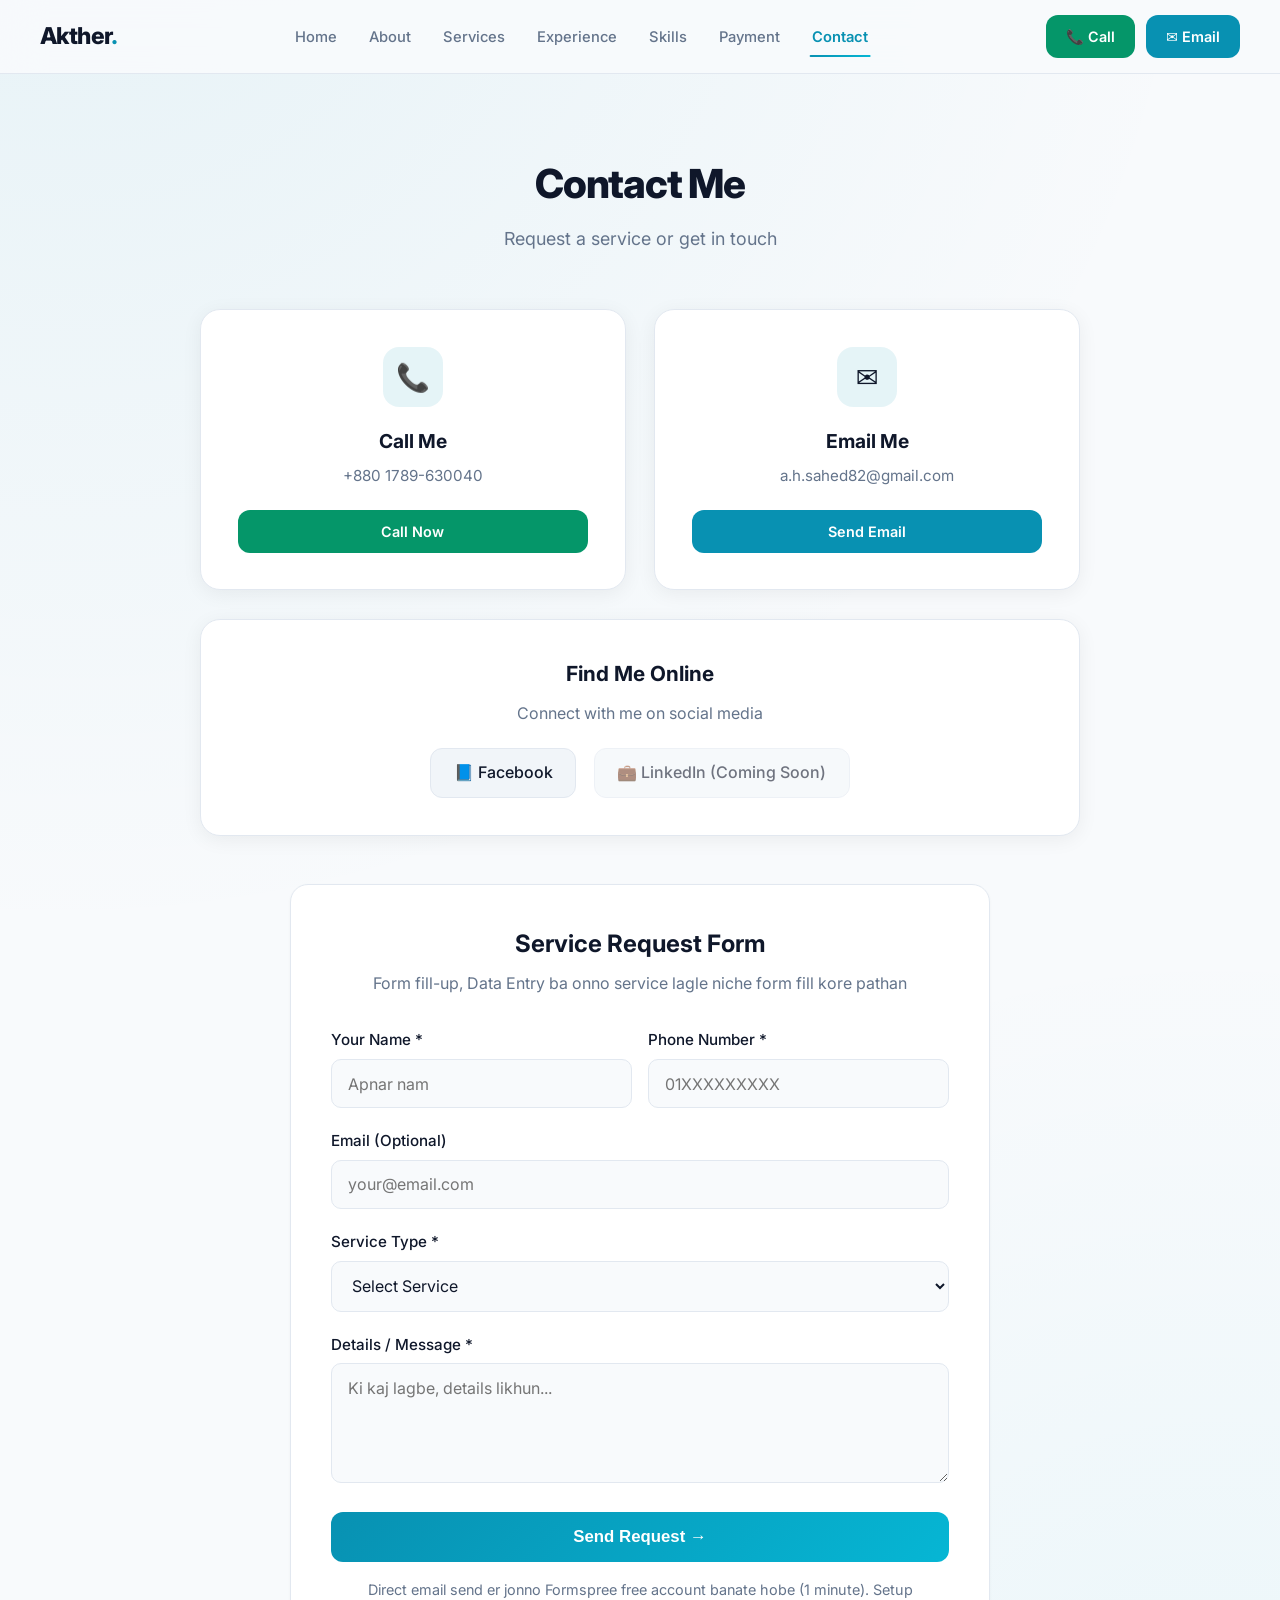
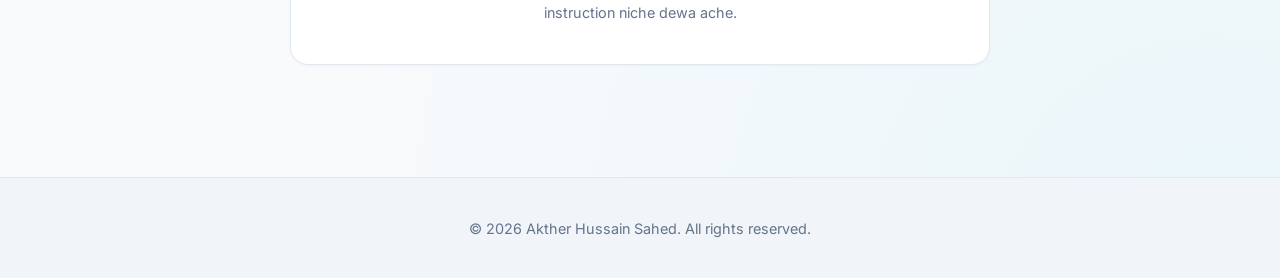
==== contact.html @ 388ac84d "Add files via upload" ====
<!DOCTYPE html>
<html lang="en">
<head>
    <meta charset="UTF-8">
    <meta name="viewport" content="width=device-width, initial-scale=1.0">
    <title>Contact | Akther Hussain Sahed</title>
    <link rel="preconnect" href="https://fonts.googleapis.com">
    <link rel="preconnect" href="https://fonts.gstatic.com" crossorigin>
    <link href="https://fonts.googleapis.com/css2?family=Inter:wght@300;400;500;600;700;800&display=swap" rel="stylesheet">
    <link rel="stylesheet" href="style.css">
    <style>
        .form-section {
            max-width: 700px;
            margin: 3rem auto 0;
            background: var(--card);
            border: 1px solid var(--border);
            border-radius: 18px;
            padding: 2.5rem;
            box-shadow: 0 1px 3px rgba(0,0,0,0.04);
        }
        .form-section h2 {
            text-align: center;
            margin-bottom: 0.5rem;
            font-size: 1.5rem;
            color: var(--text);
        }
        .form-section > p {
            text-align: center;
            color: var(--text-muted);
            margin-bottom: 2rem;
        }
        .form-group {
            margin-bottom: 1.3rem;
        }
        .form-group label {
            display: block;
            margin-bottom: 0.4rem;
            font-weight: 500;
            font-size: 0.95rem;
            color: var(--text);
        }
        .form-group input,
        .form-group select,
        .form-group textarea {
            width: 100%;
            padding: 0.85rem 1rem;
            background: #f8fafc;
            border: 1px solid var(--border);
            border-radius: 10px;
            color: var(--text);
            font-size: 1rem;
            font-family: inherit;
            transition: var(--transition);
        }
        .form-group input:focus,
        .form-group select:focus,
        .form-group textarea:focus {
            outline: none;
            border-color: var(--accent);
            box-shadow: 0 0 0 3px rgba(8, 145, 178, 0.15);
            background: #fff;
        }
        .form-group textarea {
            min-height: 120px;
            resize: vertical;
        }
        .form-group select {
            cursor: pointer;
        }
        .form-row {
            display: grid;
            grid-template-columns: 1fr 1fr;
            gap: 1rem;
        }
        @media (max-width: 600px) {
            .form-row {
                grid-template-columns: 1fr;
            }
            .form-section {
                padding: 1.5rem;
            }
        }
        .submit-btn {
            width: 100%;
            padding: 0.95rem;
            background: linear-gradient(135deg, #0891b2, #06b6d4);
            color: white;
            font-weight: 700;
            font-size: 1.05rem;
            border: none;
            border-radius: 12px;
            cursor: pointer;
            transition: var(--transition);
        }
        .submit-btn:hover {
            transform: translateY(-2px);
            box-shadow: 0 10px 28px var(--accent-glow);
        }
        .form-note {
            margin-top: 1rem;
            text-align: center;
            color: var(--text-muted);
            font-size: 0.9rem;
        }
        .form-success {
            display: none;
            text-align: center;
            padding: 2rem;
            background: rgba(5, 150, 105, 0.08);
            border: 1px solid rgba(5, 150, 105, 0.3);
            border-radius: 12px;
            color: #047857;
            margin-top: 1rem;
        }
    </style>
</head>
<body>

    <nav class="navbar">
        <div class="nav-container">
            <a href="index.html" class="logo">Akther<span>.</span></a>
            
            <ul class="nav-links">
                <li><a href="index.html">Home</a></li>
                <li><a href="about.html">About</a></li>
                <li><a href="services.html">Services</a></li>
                <li><a href="experience.html">Experience</a></li>
                <li><a href="skills.html">Skills</a></li>
                <li><a href="payment.html">Payment</a></li>
                <li><a href="contact.html" class="active">Contact</a></li>
            </ul>

            <div class="nav-actions">
                <a href="tel:+8801789630040" class="btn btn-call">📞 Call</a>
                <a href="mailto:a.h.sahed82@gmail.com" class="btn btn-email">✉️ Email</a>
            </div>

            <button class="menu-toggle" aria-label="Menu">
                <span></span>
                <span></span>
                <span></span>
            </button>
        </div>
    </nav>

    <div class="mobile-overlay"></div>
    <div class="mobile-menu">
        <a href="index.html">Home</a>
        <a href="about.html">About</a>
        <a href="services.html">Services</a>
        <a href="experience.html">Experience</a>
        <a href="skills.html">Skills</a>
        <a href="payment.html">Payment</a>
        <a href="contact.html" class="active">Contact</a>
        <div class="mobile-buttons">
            <a href="tel:+8801789630040" class="btn btn-call">📞 Call Now</a>
            <a href="mailto:a.h.sahed82@gmail.com" class="btn btn-email">✉️ Email</a>
        </div>
    </div>

    <div class="page-header">
        <h1 class="animate">Contact Me</h1>
        <p class="animate delay-1">Request a service or get in touch</p>
    </div>

    <section class="section" style="padding-top: 1rem;">
        <div class="contact-wrapper">
            <div class="contact-card animate">
                <div class="contact-icon">📞</div>
                <h3>Call Me</h3>
                <p>+880 1789-630040</p>
                <a href="tel:+8801789630040" class="btn btn-call">Call Now</a>
            </div>
            <div class="contact-card animate delay-1">
                <div class="contact-icon">✉️</div>
                <h3>Email Me</h3>
                <p>a.h.sahed82@gmail.com</p>
                <a href="mailto:a.h.sahed82@gmail.com" class="btn btn-email">Send Email</a>
            </div>
            <div class="contact-full animate delay-2">
                <h3>Find Me Online</h3>
                <p style="color: var(--text-muted); margin-bottom: 0.5rem;">Connect with me on social media</p>
                <div class="social-links">
                    <a href="https://facebook.com/ahsahed82" target="_blank" class="social-btn">📘 Facebook</a>
                    <a href="#" class="social-btn" style="opacity: 0.6; cursor: default;">💼 LinkedIn (Coming Soon)</a>
                </div>
            </div>
        </div>

        <!-- Request Form -->
        <div class="form-section animate">
            <h2>Service Request Form</h2>
            <p>Form fill-up, Data Entry ba onno service lagle niche form fill kore pathan</p>
            
            <!-- 
              DIRECT EMAIL SEND SETUP:
              1. Go to https://formspree.io and create free account
              2. Create a new form
              3. Copy the form endpoint (looks like: https://formspree.io/f/xxxxxxxx)
              4. Replace the action URL below with your endpoint
            -->
            <form action="https://formspree.io/f/xdeoqbgj" method="POST" id="requestForm">
                <div class="form-row">
                    <div class="form-group">
                        <label>Your Name *</label>
                        <input type="text" name="name" required placeholder="Apnar nam">
                    </div>
                    <div class="form-group">
                        <label>Phone Number *</label>
                        <input type="tel" name="phone" required placeholder="01XXXXXXXXX">
                    </div>
                </div>

                <div class="form-group">
                    <label>Email (Optional)</label>
                    <input type="email" name="email" placeholder="your@email.com">
                </div>

                <div class="form-group">
                    <label>Service Type *</label>
                    <select name="service" required>
                        <option value="">Select Service</option>
                        <option value="Data Entry">Data Entry</option>
                        <option value="Online Form Fill-up">Online Form Fill-up</option>
                        <option value="NID / Birth Certificate">NID / Birth Certificate</option>
                        <option value="Passport Application">Passport Application</option>
                        <option value="Admission Form">Admission Form (School/College/University)</option>
                        <option value="Photo Editing">Photo Editing</option>
                        <option value="Email Management">Email Management</option>
                        <option value="Printing">Printing</option>
                        <option value="Excel / Stock Report">Excel / Stock Report</option>
                        <option value="Other">Other</option>
                    </select>
                </div>

                <div class="form-group">
                    <label>Details / Message *</label>
                    <textarea name="message" required placeholder="Ki kaj lagbe, details likhun..."></textarea>
                </div>

                <input type="hidden" name="_subject" value="New Service Request from Portfolio">
                <button type="submit" class="submit-btn">Send Request →</button>
                <p class="form-note">
                    Direct email send er jonno Formspree free account banate hobe (1 minute). 
                    Setup instruction niche dewa ache.
                </p>
            </form>
        </div>
    </section>

    <footer>
        <p>© 2026 Akther Hussain Sahed. All rights reserved.</p>
    </footer>

    <script src="script.js"></script>
</body>
</html>
---- style.css ----
/* ===== RESET & BASE ===== */
* {
    margin: 0;
    padding: 0;
    box-sizing: border-box;
}

:root {
    --bg: #f8fafc;
    --bg-secondary: #f1f5f9;
    --card: #ffffff;
    --border: #e2e8f0;
    --text: #0f172a;
    --text-muted: #64748b;
    --accent: #0891b2;
    --accent-light: #06b6d4;
    --accent-dark: #0e7490;
    --accent-glow: rgba(8, 145, 178, 0.25);
    --success: #059669;
    --radius: 18px;
    --transition: all 0.35s cubic-bezier(0.4, 0, 0.2, 1);
    --shadow: 0 4px 20px rgba(0,0,0,0.06);
    --shadow-hover: 0 12px 40px rgba(0,0,0,0.1);
}

html {
    scroll-behavior: smooth;
}

body {
    font-family: 'Inter', system-ui, -apple-system, sans-serif;
    background: var(--bg);
    color: var(--text);
    line-height: 1.6;
    overflow-x: hidden;
    background-image: 
        radial-gradient(ellipse 90% 60% at 5% -10%, rgba(8, 145, 178, 0.08), transparent),
        radial-gradient(ellipse 70% 50% at 95% 100%, rgba(6, 182, 212, 0.06), transparent);
    min-height: 100vh;
}

a {
    text-decoration: none;
    color: inherit;
}

img {
    max-width: 100%;
    display: block;
}

/* ===== ANIMATIONS ===== */
@keyframes fadeInUp {
    from { opacity: 0; transform: translateY(30px); }
    to { opacity: 1; transform: translateY(0); }
}

@keyframes pulse-glow {
    0%, 100% { box-shadow: 0 0 0 0 var(--accent-glow); }
    50% { box-shadow: 0 0 0 16px transparent; }
}

@keyframes spin {
    from { transform: rotate(0deg); }
    to { transform: rotate(360deg); }
}

@keyframes float {
    0%, 100% { transform: translateY(0); }
    50% { transform: translateY(-10px); }
}

.animate {
    animation: fadeInUp 0.8s ease forwards;
}

.delay-1 { animation-delay: 0.12s; opacity: 0; }
.delay-2 { animation-delay: 0.24s; opacity: 0; }
.delay-3 { animation-delay: 0.36s; opacity: 0; }
.delay-4 { animation-delay: 0.48s; opacity: 0; }

/* ===== NAVBAR ===== */
.navbar {
    position: fixed;
    top: 0;
    left: 0;
    right: 0;
    z-index: 1000;
    background: rgba(248, 250, 252, 0.92);
    backdrop-filter: blur(20px);
    border-bottom: 1px solid var(--border);
    padding: 0 1.5rem;
    height: 74px;
    display: flex;
    align-items: center;
    transition: box-shadow 0.3s ease;
}

.navbar.scrolled {
    box-shadow: 0 4px 20px rgba(0,0,0,0.06);
}

.nav-container {
    max-width: 1200px;
    width: 100%;
    margin: 0 auto;
    display: flex;
    justify-content: space-between;
    align-items: center;
}

.logo {
    font-size: 1.45rem;
    font-weight: 800;
    letter-spacing: -0.6px;
    z-index: 1001;
    color: var(--text);
}

.logo span {
    color: var(--accent);
}

.nav-links {
    display: flex;
    gap: 1.7rem;
    list-style: none;
}

.nav-links a {
    color: var(--text-muted);
    font-weight: 500;
    font-size: 0.92rem;
    transition: all 0.3s ease;
    position: relative;
    padding: 0.35rem 0.15rem;
}

.nav-links a::after {
    content: '';
    position: absolute;
    bottom: -6px;
    left: 50%;
    width: 0;
    height: 2.5px;
    background: linear-gradient(90deg, #0891b2, #06b6d4);
    border-radius: 2px;
    transition: all 0.35s cubic-bezier(0.4, 0, 0.2, 1);
    transform: translateX(-50%);
}

.nav-links a:hover {
    color: var(--accent);
}

.nav-links a:hover::after {
    width: 100%;
}

.nav-links a.active {
    color: var(--accent);
    font-weight: 600;
}

.nav-links a.active::after {
    width: 100%;
}

.nav-actions {
    display: flex;
    gap: 0.7rem;
    align-items: center;
}

/* Hamburger */
.menu-toggle {
    display: none;
    flex-direction: column;
    gap: 5px;
    background: none;
    border: none;
    cursor: pointer;
    z-index: 1001;
    padding: 5px;
}

.menu-toggle span {
    display: block;
    width: 24px;
    height: 2.5px;
    background: var(--text);
    border-radius: 2px;
    transition: var(--transition);
}

.menu-toggle.active span:nth-child(1) {
    transform: translateY(7.5px) rotate(45deg);
}

.menu-toggle.active span:nth-child(2) {
    opacity: 0;
}

.menu-toggle.active span:nth-child(3) {
    transform: translateY(-7.5px) rotate(-45deg);
}

/* Mobile Menu */
.mobile-menu {
    position: fixed;
    top: 0;
    right: -100%;
    width: 290px;
    height: 100vh;
    background: #ffffff;
    border-left: 1px solid var(--border);
    padding: 95px 2rem 2rem;
    transition: right 0.35s ease;
    z-index: 999;
    display: flex;
    flex-direction: column;
    gap: 1.4rem;
    box-shadow: -12px 0 40px rgba(0,0,0,0.08);
}

.mobile-menu.active {
    right: 0;
}

.mobile-menu a {
    color: var(--text-muted);
    font-size: 1.1rem;
    font-weight: 500;
    padding: 0.55rem 0;
    border-bottom: 1px solid var(--border);
    transition: var(--transition);
}

.mobile-menu a:hover,
.mobile-menu a.active {
    color: var(--accent);
}

.mobile-menu .mobile-buttons {
    display: flex;
    flex-direction: column;
    gap: 0.8rem;
    margin-top: 1.5rem;
}

.mobile-overlay {
    position: fixed;
    inset: 0;
    background: rgba(0,0,0,0.4);
    z-index: 998;
    opacity: 0;
    visibility: hidden;
    transition: var(--transition);
}

.mobile-overlay.active {
    opacity: 1;
    visibility: visible;
}

.btn {
    display: inline-flex;
    align-items: center;
    gap: 0.5rem;
    padding: 0.6rem 1.25rem;
    border-radius: 12px;
    font-weight: 600;
    font-size: 0.9rem;
    transition: var(--transition);
    border: none;
    cursor: pointer;
}

.btn-call {
    background: var(--success);
    color: white;
}

.btn-call:hover {
    background: #047857;
    transform: translateY(-2px);
    box-shadow: 0 8px 22px rgba(5, 150, 105, 0.3);
}

.btn-email {
    background: var(--accent);
    color: white;
}

.btn-email:hover {
    background: var(--accent-dark);
    transform: translateY(-2px);
    box-shadow: 0 8px 22px var(--accent-glow);
}

.btn-outline {
    background: transparent;
    color: var(--accent);
    border: 1.5px solid var(--accent);
    position: relative;
    overflow: hidden;
    z-index: 1;
}

.btn-outline::before {
    content: '';
    position: absolute;
    top: 0;
    left: -100%;
    width: 100%;
    height: 100%;
    background: linear-gradient(135deg, #0891b2, #06b6d4);
    transition: left 0.4s ease;
    z-index: -1;
}

.btn-outline:hover {
    color: white;
    border-color: transparent;
    transform: translateY(-2px);
    box-shadow: 0 8px 22px var(--accent-glow);
}

.btn-outline:hover::before {
    left: 0;
}

.btn-primary {
    background: linear-gradient(135deg, #0891b2, #06b6d4);
    color: white;
    font-weight: 700;
}

.btn-primary:hover {
    transform: translateY(-2px);
    box-shadow: 0 12px 30px var(--accent-glow);
}

.btn-cv {
    background: transparent;
    color: var(--accent);
    border: 1.5px solid var(--accent);
}

.btn-cv:hover {
    background: var(--accent);
    color: white;
}

/* ===== HERO (Modern & Gorgeous) ===== */
.hero {
    min-height: 100vh;
    display: flex;
    align-items: center;
    padding: 7.5rem 1.5rem 5rem;
    max-width: 1200px;
    margin: 0 auto;
    position: relative;
}

.hero-wrapper {
    display: grid;
    grid-template-columns: 1.15fr 0.85fr;
    gap: 3.5rem;
    align-items: center;
    width: 100%;
}

.hero-badge {
    display: inline-flex;
    align-items: center;
    gap: 0.5rem;
    background: rgba(8, 145, 178, 0.1);
    color: var(--accent);
    padding: 0.45rem 1.15rem;
    border-radius: 50px;
    font-size: 0.88rem;
    font-weight: 600;
    margin-bottom: 1.6rem;
    border: 1px solid rgba(8, 145, 178, 0.22);
    animation: pulse-glow 2.8s infinite;
}

.hero h1 {
    font-size: clamp(2.4rem, 5.2vw, 3.6rem);
    font-weight: 800;
    line-height: 1.12;
    letter-spacing: -1.6px;
    margin-bottom: 1rem;
    color: var(--text);
}

.hero h1 span {
    background: linear-gradient(135deg, #0891b2 0%, #06b6d4 50%, #22d3ee 100%);
    -webkit-background-clip: text;
    -webkit-text-fill-color: transparent;
    background-clip: text;
}

.hero-subtitle {
    font-size: 1.3rem;
    color: var(--text-muted);
    margin-bottom: 1.4rem;
    font-weight: 500;
}

.hero-desc {
    font-size: 1.08rem;
    color: var(--text-muted);
    max-width: 520px;
    margin-bottom: 2.4rem;
    line-height: 1.75;
}

.hero-buttons {
    display: flex;
    gap: 1rem;
    flex-wrap: wrap;
}

/* Profile Photo - more premium */
.hero-photo {
    display: flex;
    justify-content: center;
    align-items: center;
}

.photo-frame {
    position: relative;
    width: 340px;
    height: 340px;
    animation: float 5s ease-in-out infinite;
}

.photo-frame::before {
    content: '';
    position: absolute;
    inset: -6px;
    border-radius: 50%;
    background: linear-gradient(135deg, #0891b2, #06b6d4, #22d3ee, #0891b2);
    z-index: 0;
    animation: spin 12s linear infinite;
}

.photo-frame::after {
    content: '';
    position: absolute;
    inset: -18px;
    border-radius: 50%;
    border: 1.5px dashed rgba(8, 145, 178, 0.25);
    z-index: 0;
}

.photo-frame img {
    width: 100%;
    height: 100%;
    object-fit: cover;
    border-radius: 50%;
    position: relative;
    z-index: 1;
    border: 6px solid #fff;
    box-shadow: 0 20px 50px rgba(8, 145, 178, 0.2);
}

/* ===== SECTIONS ===== */
.section {
    padding: 5.5rem 1.5rem;
    max-width: 1200px;
    margin: 0 auto;
}

.section-header {
    margin-bottom: 3rem;
    text-align: center;
}

.section-title {
    font-size: 2.15rem;
    font-weight: 800;
    letter-spacing: -0.6px;
    margin-bottom: 0.55rem;
    color: var(--text);
}

.section-subtitle {
    color: var(--text-muted);
    font-size: 1.08rem;
}

/* ===== ABOUT ===== */
.about-grid {
    display: grid;
    grid-template-columns: 0.9fr 1.3fr;
    gap: 3.5rem;
    align-items: center;
}

.about-photo {
    display: flex;
    justify-content: center;
}

.about-photo .photo-frame {
    width: 290px;
    height: 290px;
}

.about-text p {
    color: var(--text-muted);
    margin-bottom: 1.2rem;
    font-size: 1.06rem;
    line-height: 1.8;
}

.about-text strong {
    color: var(--text);
}

.stats-grid {
    display: grid;
    grid-template-columns: 1fr 1fr;
    gap: 1.15rem;
    margin-top: 1.6rem;
}

.stat-card {
    background: var(--card);
    border: 1px solid var(--border);
    border-radius: var(--radius);
    padding: 1.5rem 1.3rem;
    text-align: center;
    transition: all 0.4s cubic-bezier(0.4, 0, 0.2, 1);
    box-shadow: var(--shadow);
}

.stat-card:hover {
    border-color: rgba(8, 145, 178, 0.4);
    transform: translateY(-6px) scale(1.03);
    box-shadow: 0 14px 35px rgba(8, 145, 178, 0.12);
}

.stat-card:hover h3 {
    transform: scale(1.08);
    transition: transform 0.3s ease;
}

.stat-card h3 {
    font-size: 1.8rem;
    font-weight: 800;
    color: var(--accent);
    margin-bottom: 0.25rem;
}

.stat-card p {
    color: var(--text-muted);
    font-size: 0.88rem;
    font-weight: 500;
}

/* ===== EXPERIENCE ===== */
.exp-card {
    background: var(--card);
    border: 1px solid var(--border);
    border-radius: 20px;
    padding: 2.2rem;
    position: relative;
    overflow: hidden;
    transition: all 0.4s cubic-bezier(0.4, 0, 0.2, 1);
    box-shadow: var(--shadow);
}

.exp-card:hover {
    border-color: rgba(8, 145, 178, 0.4);
    transform: translateY(-5px);
    box-shadow: 0 16px 40px rgba(8, 145, 178, 0.1);
}

.exp-card::before {
    content: '';
    position: absolute;
    left: 0;
    top: 0;
    bottom: 0;
    width: 5px;
    background: linear-gradient(to bottom, #0891b2, #06b6d4);
    transition: width 0.35s ease;
}

.exp-card:hover::before {
    width: 7px;
}

.exp-header {
    display: flex;
    justify-content: space-between;
    align-items: flex-start;
    flex-wrap: wrap;
    gap: 1rem;
    margin-bottom: 1.15rem;
}

.exp-title {
    font-size: 1.3rem;
    font-weight: 700;
    color: var(--text);
}

.exp-company {
    color: var(--accent);
    font-weight: 600;
    margin-top: 0.25rem;
}

.exp-date {
    background: rgba(8, 145, 178, 0.1);
    color: var(--accent);
    padding: 0.4rem 1rem;
    border-radius: 50px;
    font-size: 0.88rem;
    font-weight: 600;
}

.exp-list {
    list-style: none;
    margin-top: 1.4rem;
}

.exp-list li {
    color: var(--text-muted);
    margin-bottom: 0.8rem;
    padding-left: 1.5rem;
    position: relative;
    font-size: 1.02rem;
}

.exp-list li::before {
    content: '▹';
    position: absolute;
    left: 0;
    color: var(--accent);
    font-weight: bold;
    font-size: 1.15rem;
}

/* ===== SKILLS ===== */
.skills-grid {
    display: grid;
    grid-template-columns: repeat(auto-fill, minmax(230px, 1fr));
    gap: 1.25rem;
}

.skill-card {
    background: var(--card);
    border: 1px solid var(--border);
    border-radius: var(--radius);
    padding: 1.5rem;
    transition: all 0.4s cubic-bezier(0.4, 0, 0.2, 1);
    display: flex;
    align-items: center;
    gap: 1.1rem;
    box-shadow: var(--shadow);
}

.skill-card:hover {
    border-color: rgba(8, 145, 178, 0.45);
    transform: translateY(-6px) scale(1.02);
    box-shadow: 0 14px 35px rgba(8, 145, 178, 0.12);
}

.skill-icon {
    width: 52px;
    height: 52px;
    background: rgba(8, 145, 178, 0.1);
    border-radius: 14px;
    display: flex;
    align-items: center;
    justify-content: center;
    font-size: 1.4rem;
    flex-shrink: 0;
    transition: all 0.35s ease;
}

.skill-card:hover .skill-icon {
    background: linear-gradient(135deg, #0891b2, #06b6d4);
    transform: rotate(-6deg) scale(1.1);
}

.skill-info h3 {
    font-size: 1.05rem;
    font-weight: 700;
    margin-bottom: 0.15rem;
    color: var(--text);
}

.skill-info p {
    color: var(--text-muted);
    font-size: 0.82rem;
}

/* ===== SERVICES ===== */
.services-grid {
    display: grid;
    grid-template-columns: repeat(auto-fill, minmax(275px, 1fr));
    gap: 1.5rem;
}

.service-card {
    background: var(--card);
    border: 1px solid var(--border);
    border-radius: 18px;
    padding: 1.9rem;
    transition: all 0.4s cubic-bezier(0.4, 0, 0.2, 1);
    box-shadow: var(--shadow);
    position: relative;
    overflow: hidden;
}

.service-card::before {
    content: '';
    position: absolute;
    top: 0;
    left: 0;
    width: 100%;
    height: 3px;
    background: linear-gradient(90deg, #0891b2, #06b6d4, #22d3ee);
    transform: scaleX(0);
    transform-origin: left;
    transition: transform 0.4s ease;
}

.service-card:hover {
    border-color: rgba(8, 145, 178, 0.45);
    transform: translateY(-8px);
    box-shadow: 0 16px 40px rgba(8, 145, 178, 0.12);
}

.service-card:hover::before {
    transform: scaleX(1);
}

.service-icon {
    width: 54px;
    height: 54px;
    background: rgba(8, 145, 178, 0.1);
    border-radius: 14px;
    display: flex;
    align-items: center;
    justify-content: center;
    font-size: 1.5rem;
    margin-bottom: 1.2rem;
    transition: all 0.35s ease;
}

.service-card:hover .service-icon {
    background: linear-gradient(135deg, #0891b2, #06b6d4);
    transform: scale(1.08);
}

.service-card h3 {
    font-size: 1.15rem;
    font-weight: 700;
    margin-bottom: 0.6rem;
    color: var(--text);
}

.service-card p {
    color: var(--text-muted);
    font-size: 0.95rem;
    line-height: 1.65;
}

/* ===== STRENGTHS ===== */
.strengths-grid {
    display: grid;
    grid-template-columns: repeat(auto-fill, minmax(210px, 1fr));
    gap: 1.15rem;
}

.strength-item {
    background: var(--card);
    border: 1px solid var(--border);
    border-radius: 14px;
    padding: 1.25rem 1.4rem;
    display: flex;
    align-items: center;
    gap: 0.9rem;
    transition: all 0.35s cubic-bezier(0.4, 0, 0.2, 1);
    font-weight: 600;
    color: var(--text);
    box-shadow: var(--shadow);
}

.strength-item:hover {
    border-color: rgba(8, 145, 178, 0.4);
    transform: translateY(-4px) scale(1.02);
    box-shadow: 0 10px 28px rgba(8, 145, 178, 0.1);
}

.strength-item span {
    font-size: 1.3rem;
}

/* ===== LANGUAGES ===== */
.lang-grid {
    display: flex;
    gap: 1.5rem;
    flex-wrap: wrap;
    justify-content: center;
}

.lang-card {
    background: var(--card);
    border: 1px solid var(--border);
    border-radius: 16px;
    padding: 1.5rem 2.6rem;
    text-align: center;
    transition: var(--transition);
    box-shadow: var(--shadow);
}

.lang-card:hover {
    border-color: rgba(8, 145, 178, 0.4);
    transform: translateY(-3px);
}

.lang-card h3 {
    font-size: 1.2rem;
    margin-bottom: 0.3rem;
    color: var(--text);
}

.lang-card p {
    color: var(--text-muted);
    font-size: 0.9rem;
}

/* ===== CONTACT ===== */
.contact-wrapper {
    display: grid;
    grid-template-columns: 1fr 1fr;
    gap: 1.8rem;
    max-width: 880px;
    margin: 0 auto;
}

.contact-card {
    background: var(--card);
    border: 1px solid var(--border);
    border-radius: 20px;
    padding: 2.3rem;
    text-align: center;
    transition: all 0.4s cubic-bezier(0.4, 0, 0.2, 1);
    box-shadow: var(--shadow);
}

.contact-card:hover {
    border-color: rgba(8, 145, 178, 0.4);
    transform: translateY(-8px);
    box-shadow: 0 16px 40px rgba(8, 145, 178, 0.12);
}

.contact-icon {
    width: 60px;
    height: 60px;
    background: rgba(8, 145, 178, 0.1);
    border-radius: 16px;
    display: flex;
    align-items: center;
    justify-content: center;
    font-size: 1.7rem;
    margin: 0 auto 1.2rem;
    transition: all 0.35s ease;
}

.contact-card:hover .contact-icon {
    background: linear-gradient(135deg, #0891b2, #06b6d4);
    transform: scale(1.1);
}

.contact-card h3 {
    font-size: 1.2rem;
    margin-bottom: 0.4rem;
    color: var(--text);
}

.contact-card p {
    color: var(--text-muted);
    margin-bottom: 1.4rem;
    font-size: 0.95rem;
}

.contact-card a.btn {
    width: 100%;
    justify-content: center;
}

.contact-full {
    grid-column: 1 / -1;
    background: var(--card);
    border: 1px solid var(--border);
    border-radius: 20px;
    padding: 2.3rem;
    text-align: center;
    box-shadow: var(--shadow);
}

.contact-full h3 {
    font-size: 1.3rem;
    margin-bottom: 0.7rem;
    color: var(--text);
}

.social-links {
    display: flex;
    justify-content: center;
    gap: 1.1rem;
    margin-top: 1.3rem;
    flex-wrap: wrap;
}

.social-btn {
    display: inline-flex;
    align-items: center;
    gap: 0.5rem;
    padding: 0.7rem 1.4rem;
    background: var(--bg-secondary);
    border: 1px solid var(--border);
    border-radius: 12px;
    color: var(--text);
    font-weight: 500;
    transition: var(--transition);
}

.social-btn:hover {
    border-color: var(--accent);
    color: var(--accent);
    transform: translateY(-2px);
}

/* ===== FOOTER ===== */
footer {
    text-align: center;
    padding: 2.4rem 1.5rem;
    border-top: 1px solid var(--border);
    color: var(--text-muted);
    font-size: 0.9rem;
    margin-top: 1.5rem;
    background: var(--bg-secondary);
}

/* ===== PAGE HEADER ===== */
.page-header {
    padding: 9.5rem 1.5rem 2.5rem;
    max-width: 1200px;
    margin: 0 auto;
    text-align: center;
}

.page-header h1 {
    font-size: 2.5rem;
    font-weight: 800;
    letter-spacing: -1.2px;
    margin-bottom: 0.55rem;
    color: var(--text);
}

.page-header p {
    color: var(--text-muted);
    font-size: 1.12rem;
}

/* ===== RESPONSIVE ===== */
@media (max-width: 980px) {
    .hero-wrapper {
        grid-template-columns: 1fr;
        text-align: center;
        gap: 2.8rem;
    }
    .hero-desc {
        margin-left: auto;
        margin-right: auto;
    }
    .hero-buttons {
        justify-content: center;
    }
    .hero-photo {
        order: -1;
    }
    .photo-frame {
        width: 270px;
        height: 270px;
    }
    .about-grid {
        grid-template-columns: 1fr;
        text-align: center;
    }
    .about-photo {
        order: -1;
    }
    .nav-links {
        display: none;
    }
    .nav-actions {
        display: none;
    }
    .menu-toggle {
        display: flex;
    }
}

@media (max-width: 768px) {
    .hero {
        padding-top: 6.5rem;
        min-height: auto;
        padding-bottom: 3.5rem;
    }
    .contact-wrapper {
        grid-template-columns: 1fr;
    }
    .exp-header {
        flex-direction: column;
    }
    .stats-grid {
        grid-template-columns: 1fr 1fr;
    }
    .section {
        padding: 3.8rem 1.2rem;
    }
    .page-header {
        padding: 8rem 1.2rem 2rem;
    }
    .page-header h1 {
        font-size: 2.1rem;
    }
    .skills-grid {
        grid-template-columns: 1fr;
    }
    .services-grid {
        grid-template-columns: 1fr;
    }
    .strengths-grid {
        grid-template-columns: 1fr 1fr;
    }
}

@media (max-width: 480px) {
    .hero-buttons {
        flex-direction: column;
    }
    .btn {
        width: 100%;
        justify-content: center;
    }
    .photo-frame {
        width: 210px;
        height: 210px;
    }
    .stats-grid {
        grid-template-columns: 1fr 1fr;
        gap: 0.85rem;
    }
    .stat-card {
        padding: 1.15rem 0.85rem;
    }
    .stat-card h3 {
        font-size: 1.45rem;
    }
    .strengths-grid {
        grid-template-columns: 1fr;
    }
    .hero h1 {
        font-size: 2rem;
    }
    .section-title {
        font-size: 1.8rem;
    }
}
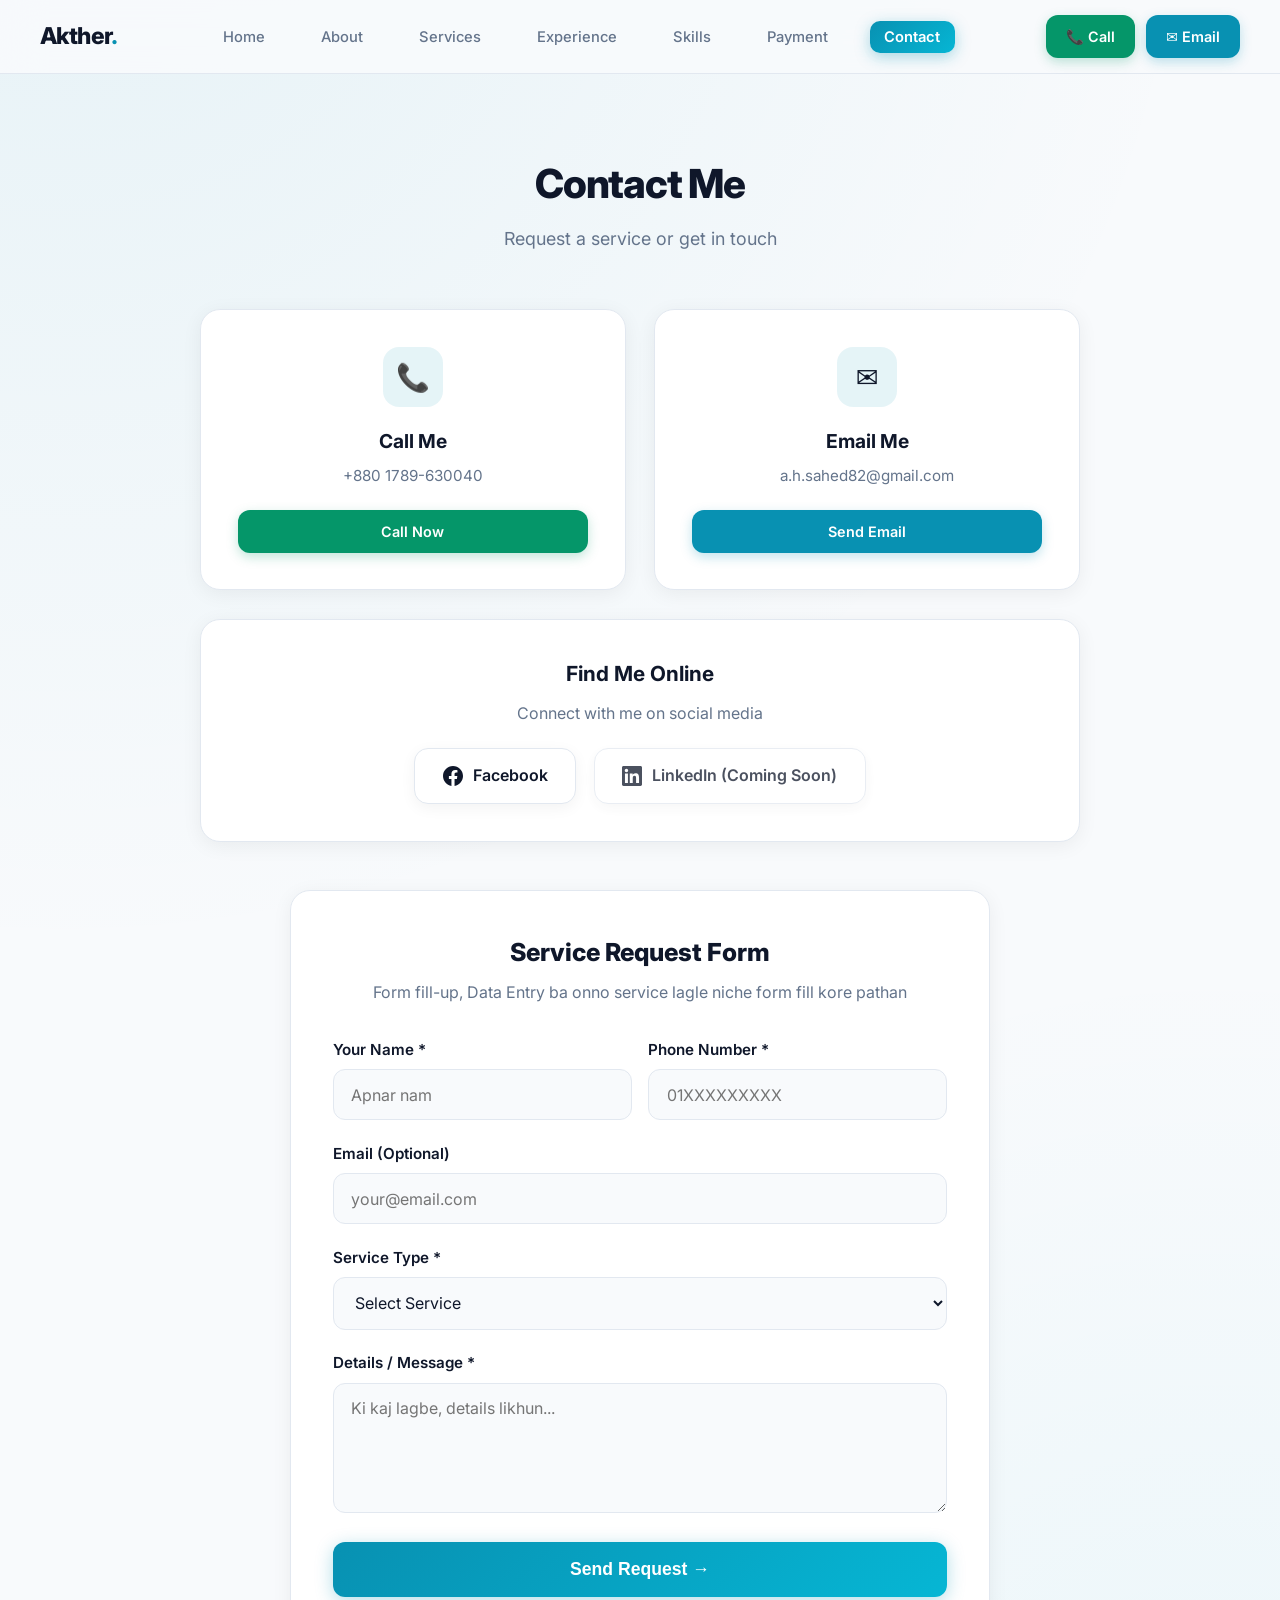
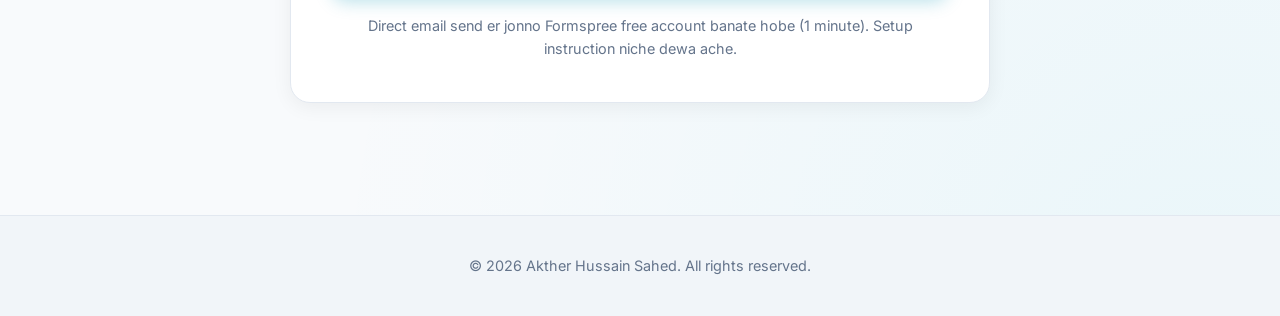
==== commit 1a0a2506: "Add files via upload" ====
--- a/contact.html
+++ b/contact.html
@@ -14,15 +14,21 @@
             margin: 3rem auto 0;
             background: var(--card);
             border: 1px solid var(--border);
-            border-radius: 18px;
-            padding: 2.5rem;
-            box-shadow: 0 1px 3px rgba(0,0,0,0.04);
+            border-radius: 20px;
+            padding: 2.6rem;
+            box-shadow: 0 4px 20px rgba(0,0,0,0.06);
+            transition: all 0.35s ease;
+        }
+        .form-section:hover {
+            box-shadow: 0 12px 40px rgba(8, 145, 178, 0.1);
+            border-color: rgba(8, 145, 178, 0.25);
         }
         .form-section h2 {
             text-align: center;
             margin-bottom: 0.5rem;
-            font-size: 1.5rem;
+            font-size: 1.55rem;
             color: var(--text);
+            font-weight: 800;
         }
         .form-section > p {
             text-align: center;
@@ -30,12 +36,12 @@
             margin-bottom: 2rem;
         }
         .form-group {
-            margin-bottom: 1.3rem;
+            margin-bottom: 1.35rem;
         }
         .form-group label {
             display: block;
-            margin-bottom: 0.4rem;
-            font-weight: 500;
+            margin-bottom: 0.45rem;
+            font-weight: 600;
             font-size: 0.95rem;
             color: var(--text);
         }
@@ -43,25 +49,25 @@
         .form-group select,
         .form-group textarea {
             width: 100%;
-            padding: 0.85rem 1rem;
+            padding: 0.9rem 1.1rem;
             background: #f8fafc;
-            border: 1px solid var(--border);
-            border-radius: 10px;
+            border: 1.5px solid var(--border);
+            border-radius: 12px;
             color: var(--text);
             font-size: 1rem;
             font-family: inherit;
-            transition: var(--transition);
+            transition: all 0.3s ease;
         }
         .form-group input:focus,
         .form-group select:focus,
         .form-group textarea:focus {
             outline: none;
             border-color: var(--accent);
-            box-shadow: 0 0 0 3px rgba(8, 145, 178, 0.15);
+            box-shadow: 0 0 0 4px rgba(8, 145, 178, 0.12);
             background: #fff;
         }
         .form-group textarea {
-            min-height: 120px;
+            min-height: 130px;
             resize: vertical;
         }
         .form-group select {
@@ -77,40 +83,66 @@
                 grid-template-columns: 1fr;
             }
             .form-section {
-                padding: 1.5rem;
+                padding: 1.6rem;
             }
         }
         .submit-btn {
             width: 100%;
-            padding: 0.95rem;
+            padding: 1.05rem;
             background: linear-gradient(135deg, #0891b2, #06b6d4);
             color: white;
             font-weight: 700;
-            font-size: 1.05rem;
+            font-size: 1.1rem;
             border: none;
             border-radius: 12px;
             cursor: pointer;
-            transition: var(--transition);
+            transition: all 0.35s ease;
+            box-shadow: 0 4px 18px rgba(8, 145, 178, 0.3);
         }
         .submit-btn:hover {
-            transform: translateY(-2px);
-            box-shadow: 0 10px 28px var(--accent-glow);
+            transform: translateY(-3px);
+            box-shadow: 0 12px 32px rgba(8, 145, 178, 0.4);
         }
         .form-note {
-            margin-top: 1rem;
+            margin-top: 1.1rem;
             text-align: center;
             color: var(--text-muted);
             font-size: 0.9rem;
         }
-        .form-success {
-            display: none;
-            text-align: center;
-            padding: 2rem;
-            background: rgba(5, 150, 105, 0.08);
-            border: 1px solid rgba(5, 150, 105, 0.3);
-            border-radius: 12px;
-            color: #047857;
-            margin-top: 1rem;
+        /* Social buttons premium */
+        .social-btn {
+            display: inline-flex !important;
+            align-items: center;
+            gap: 0.65rem;
+            padding: 0.9rem 1.7rem !important;
+            background: var(--card) !important;
+            border: 1.5px solid var(--border) !important;
+            border-radius: 14px !important;
+            color: var(--text) !important;
+            font-weight: 600 !important;
+            font-size: 1rem !important;
+            transition: all 0.35s cubic-bezier(0.4, 0, 0.2, 1) !important;
+            box-shadow: 0 4px 15px rgba(0,0,0,0.05);
+        }
+        .social-btn svg {
+            flex-shrink: 0;
+        }
+        .social-facebook:hover {
+            border-color: #1877f2 !important;
+            color: #1877f2 !important;
+            background: rgba(24, 119, 242, 0.06) !important;
+            transform: translateY(-4px) !important;
+            box-shadow: 0 12px 30px rgba(24, 119, 242, 0.2) !important;
+        }
+        .social-linkedin:hover {
+            border-color: #0a66c2 !important;
+            color: #0a66c2 !important;
+            background: rgba(10, 102, 194, 0.06) !important;
+            transform: translateY(-4px) !important;
+            box-shadow: 0 12px 30px rgba(10, 102, 194, 0.2) !important;
+        }
+        .social-btn:hover {
+            transform: translateY(-4px) !important;
         }
     </style>
 </head>
@@ -181,8 +213,14 @@
                 <h3>Find Me Online</h3>
                 <p style="color: var(--text-muted); margin-bottom: 0.5rem;">Connect with me on social media</p>
                 <div class="social-links">
-                    <a href="https://facebook.com/ahsahed82" target="_blank" class="social-btn">📘 Facebook</a>
-                    <a href="#" class="social-btn" style="opacity: 0.6; cursor: default;">💼 LinkedIn (Coming Soon)</a>
+                    <a href="https://facebook.com/ahsahed82" target="_blank" class="social-btn social-facebook">
+                        <svg width="20" height="20" viewBox="0 0 24 24" fill="currentColor"><path d="M24 12.073c0-6.627-5.373-12-12-12s-12 5.373-12 12c0 5.99 4.388 10.954 10.125 11.854v-8.385H7.078v-3.47h3.047V9.43c0-3.007 1.792-4.669 4.533-4.669 1.312 0 2.686.235 2.686.235v2.953H15.83c-1.491 0-1.956.925-1.956 1.874v2.25h3.328l-.532 3.47h-2.796v8.385C19.612 23.027 24 18.062 24 12.073z"/></svg>
+                        Facebook
+                    </a>
+                    <a href="#" class="social-btn social-linkedin" style="opacity: 0.75; cursor: default;">
+                        <svg width="20" height="20" viewBox="0 0 24 24" fill="currentColor"><path d="M20.447 20.452h-3.554v-5.569c0-1.328-.027-3.037-1.852-3.037-1.853 0-2.136 1.445-2.136 2.939v5.667H9.351V9h3.414v1.561h.046c.477-.9 1.637-1.85 3.37-1.85 3.601 0 4.267 2.37 4.267 5.455v6.286zM5.337 7.433c-1.144 0-2.063-.926-2.063-2.065 0-1.138.92-2.063 2.063-2.063 1.14 0 2.064.925 2.064 2.063 0 1.139-.925 2.065-2.064 2.065zm1.782 13.019H3.555V9h3.564v11.452zM22.225 0H1.771C.792 0 0 .774 0 1.729v20.542C0 23.227.792 24 1.771 24h20.451C23.2 24 24 23.227 24 22.271V1.729C24 .774 23.2 0 22.222 0h.003z"/></svg>
+                        LinkedIn (Coming Soon)
+                    </a>
                 </div>
             </div>
         </div>
--- a/style.css
+++ b/style.css
@@ -25,6 +25,7 @@
 
 html {
     scroll-behavior: smooth;
+    scroll-padding-top: 80px;
 }
 
 body {
@@ -131,39 +132,36 @@
     color: var(--text-muted);
     font-weight: 500;
     font-size: 0.92rem;
-    transition: all 0.3s ease;
+    transition: all 0.35s ease;
     position: relative;
-    padding: 0.35rem 0.15rem;
+    padding: 0.45rem 0.9rem;
+    border-radius: 10px;
 }
 
 .nav-links a::after {
-    content: '';
-    position: absolute;
-    bottom: -6px;
-    left: 50%;
-    width: 0;
-    height: 2.5px;
-    background: linear-gradient(90deg, #0891b2, #06b6d4);
-    border-radius: 2px;
-    transition: all 0.35s cubic-bezier(0.4, 0, 0.2, 1);
-    transform: translateX(-50%);
+    content: none;
 }
 
 .nav-links a:hover {
     color: var(--accent);
-}
-
-.nav-links a:hover::after {
-    width: 100%;
+    background: rgba(8, 145, 178, 0.08);
 }
 
 .nav-links a.active {
-    color: var(--accent);
+    color: white !important;
     font-weight: 600;
-}
-
-.nav-links a.active::after {
-    width: 100%;
+    background: linear-gradient(135deg, #0891b2, #06b6d4);
+    box-shadow: 0 4px 15px rgba(8, 145, 178, 0.35);
+    animation: navPulse 2.5s ease-in-out infinite;
+}
+
+@keyframes navPulse {
+    0%, 100% {
+        box-shadow: 0 4px 15px rgba(8, 145, 178, 0.35);
+    }
+    50% {
+        box-shadow: 0 4px 22px rgba(8, 145, 178, 0.55);
+    }
 }
 
 .nav-actions {
@@ -236,9 +234,16 @@
     transition: var(--transition);
 }
 
-.mobile-menu a:hover,
+.mobile-menu a:hover {
+    color: var(--accent);
+}
+
 .mobile-menu a.active {
-    color: var(--accent);
+    color: white !important;
+    background: linear-gradient(135deg, #0891b2, #06b6d4);
+    border-radius: 10px;
+    padding-left: 0.8rem !important;
+    box-shadow: 0 4px 15px rgba(8, 145, 178, 0.3);
 }
 
 .mobile-menu .mobile-buttons {
@@ -279,32 +284,47 @@
 .btn-call {
     background: var(--success);
     color: white;
+    box-shadow: 0 4px 12px rgba(5, 150, 105, 0.25);
 }
 
 .btn-call:hover {
     background: #047857;
-    transform: translateY(-2px);
-    box-shadow: 0 8px 22px rgba(5, 150, 105, 0.3);
+    transform: translateY(-3px);
+    box-shadow: 0 10px 25px rgba(5, 150, 105, 0.35);
 }
 
 .btn-email {
     background: var(--accent);
     color: white;
+    box-shadow: 0 4px 12px rgba(8, 145, 178, 0.25);
 }
 
 .btn-email:hover {
     background: var(--accent-dark);
-    transform: translateY(-2px);
-    box-shadow: 0 8px 22px var(--accent-glow);
+    transform: translateY(-3px);
+    box-shadow: 0 10px 25px var(--accent-glow);
 }
 
 .btn-outline {
     background: transparent;
     color: var(--accent);
-    border: 1.5px solid var(--accent);
+    border: 2px solid var(--accent);
     position: relative;
     overflow: hidden;
     z-index: 1;
+    font-weight: 700;
+    animation: btnPulse 2.2s ease-in-out infinite;
+}
+
+@keyframes btnPulse {
+    0%, 100% {
+        box-shadow: 0 0 0 0 rgba(8, 145, 178, 0.45);
+        border-color: #0891b2;
+    }
+    50% {
+        box-shadow: 0 0 0 10px rgba(8, 145, 178, 0);
+        border-color: #06b6d4;
+    }
 }
 
 .btn-outline::before {
@@ -322,8 +342,9 @@
 .btn-outline:hover {
     color: white;
     border-color: transparent;
-    transform: translateY(-2px);
-    box-shadow: 0 8px 22px var(--accent-glow);
+    transform: translateY(-3px);
+    box-shadow: 0 10px 28px var(--accent-glow);
+    animation: none;
 }
 
 .btn-outline:hover::before {
@@ -334,10 +355,11 @@
     background: linear-gradient(135deg, #0891b2, #06b6d4);
     color: white;
     font-weight: 700;
+    box-shadow: 0 4px 15px rgba(8, 145, 178, 0.25);
 }
 
 .btn-primary:hover {
-    transform: translateY(-2px);
+    transform: translateY(-3px);
     box-shadow: 0 12px 30px var(--accent-glow);
 }
 
@@ -345,11 +367,14 @@
     background: transparent;
     color: var(--accent);
     border: 1.5px solid var(--accent);
+    font-weight: 600;
 }
 
 .btn-cv:hover {
     background: var(--accent);
     color: white;
+    transform: translateY(-3px);
+    box-shadow: 0 8px 22px var(--accent-glow);
 }
 
 /* ===== HERO (Modern & Gorgeous) ===== */
